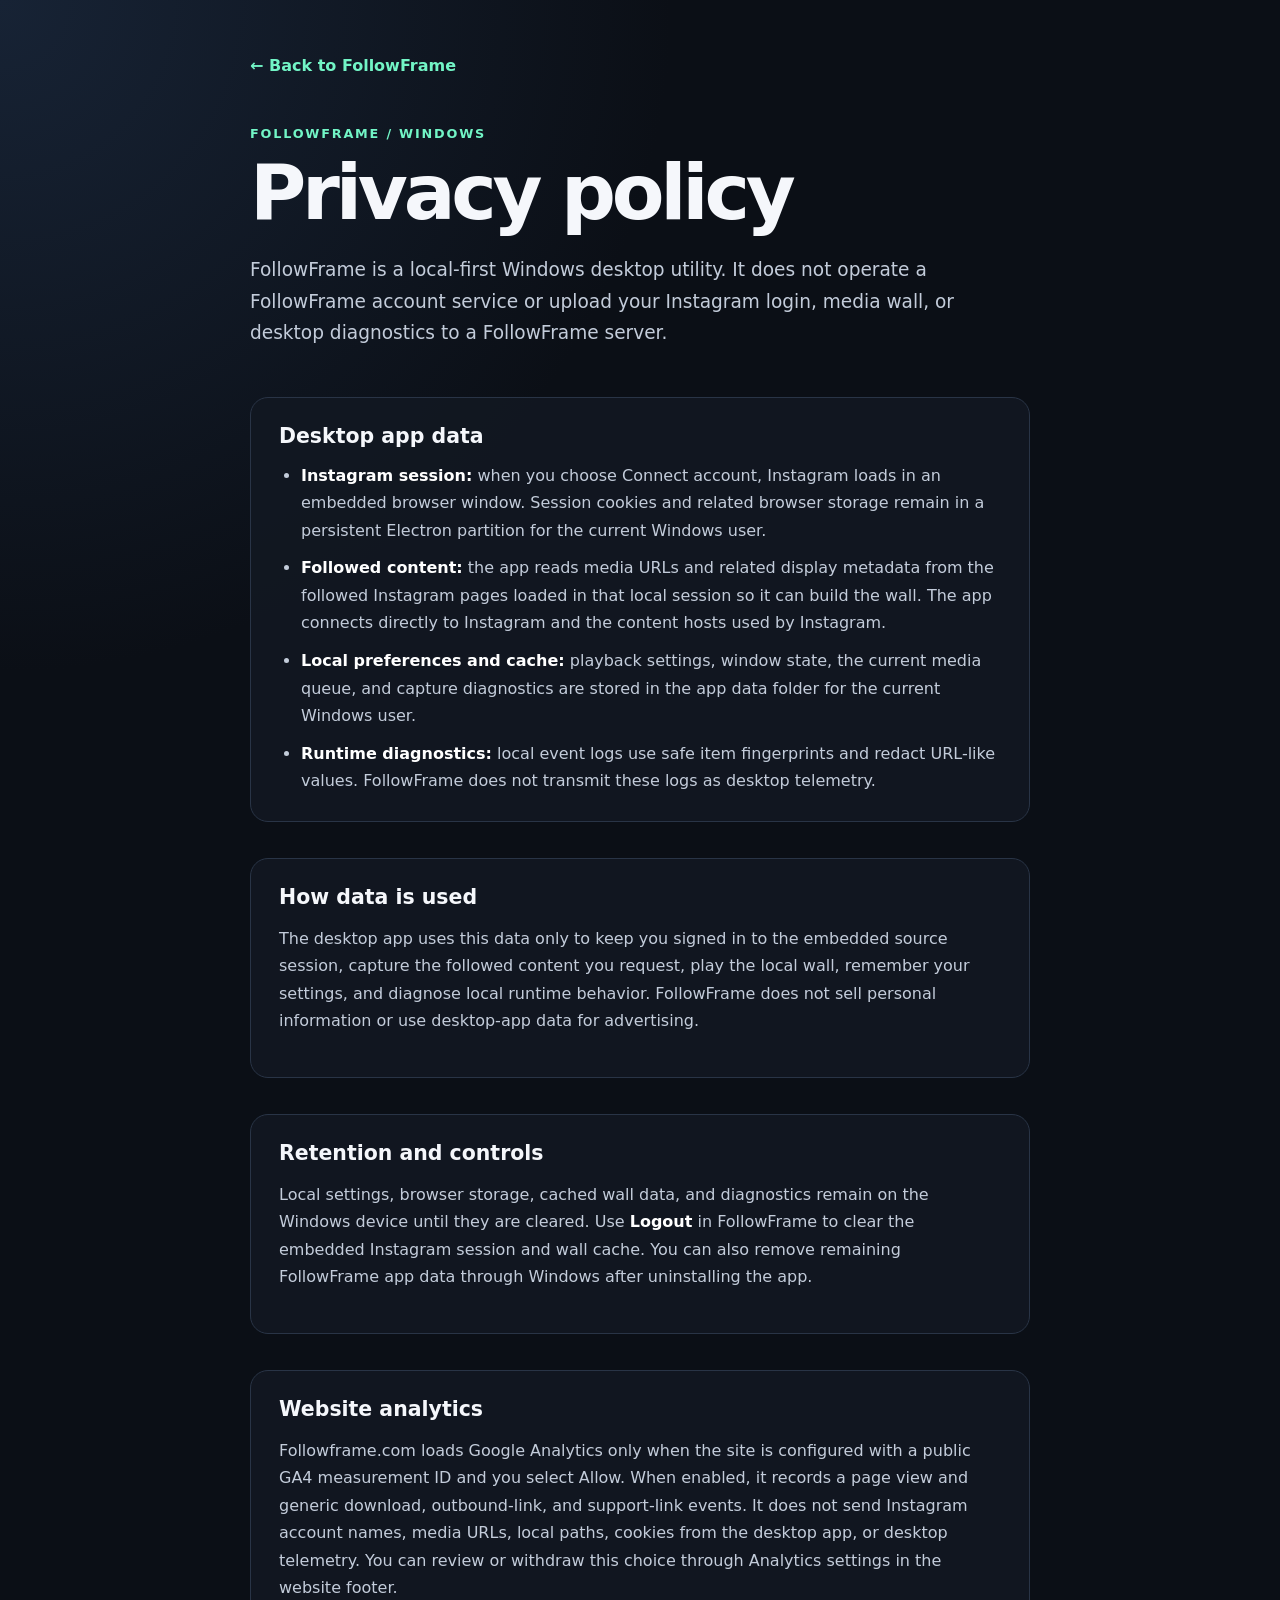
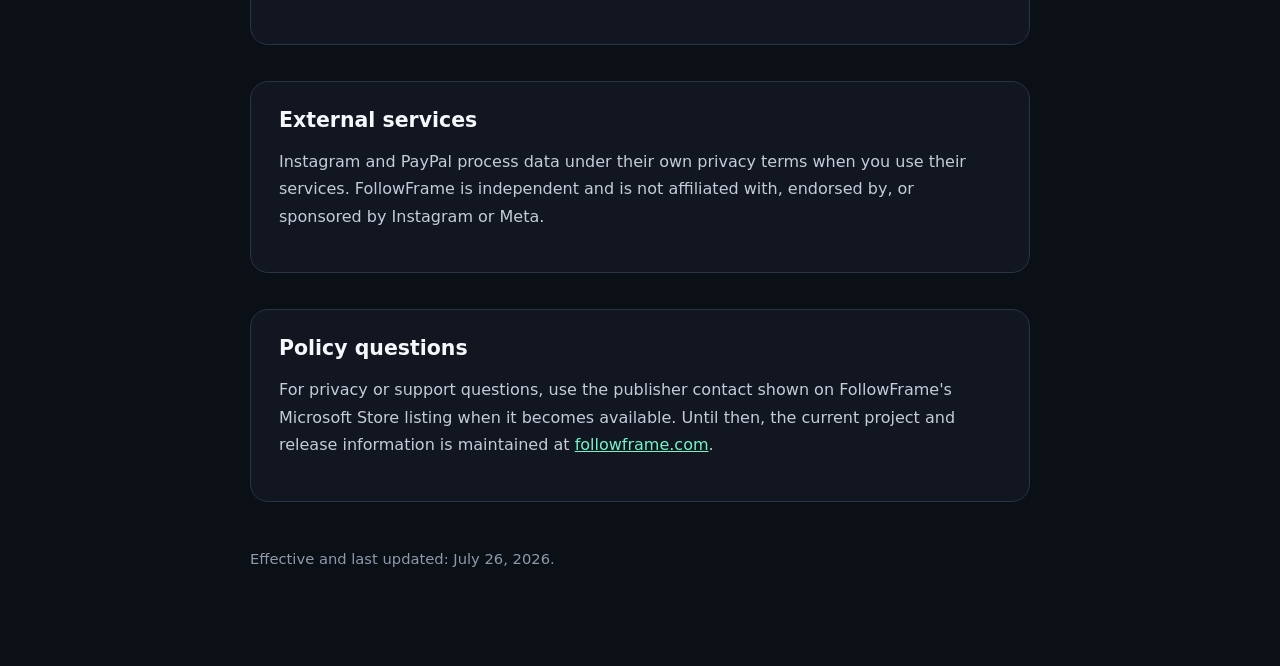
==== privacy/index.html @ 9164dfd0 "Publish FollowFrame privacy policy" ====
<!doctype html>
<html lang="en">
  <head>
    <meta charset="UTF-8" />
    <meta name="viewport" content="width=device-width, initial-scale=1.0" />
    <meta name="robots" content="index,follow" />
    <meta name="description" content="FollowFrame privacy policy for the Windows desktop app and followframe.com website." />
    <link rel="canonical" href="https://followframe.com/privacy/" />
    <link rel="icon" href="/favicon.svg" type="image/svg+xml" />
    <title>Privacy policy | FollowFrame</title>
    <style>
      :root { color-scheme: dark; font-family: Inter, ui-sans-serif, system-ui, -apple-system, BlinkMacSystemFont, "Segoe UI", sans-serif; background: #0b0f16; color: #f5f7fb; }
      * { box-sizing: border-box; }
      body { margin: 0; min-width: 320px; background: radial-gradient(circle at top left, #172335 0, #0b0f16 42rem); }
      main { width: min(780px, calc(100% - 40px)); margin: 0 auto; padding: 56px 0 80px; }
      a { color: #72f5c6; }
      .back { display: inline-flex; margin-bottom: 48px; font-weight: 700; text-decoration: none; }
      .eyebrow { margin: 0 0 10px; color: #72f5c6; font-size: .8rem; font-weight: 800; letter-spacing: .14em; text-transform: uppercase; }
      h1 { margin: 0; font-size: clamp(2.5rem, 8vw, 4.8rem); line-height: .98; letter-spacing: -.055em; }
      .lede { margin: 24px 0 48px; color: #c3ccda; font-size: 1.16rem; line-height: 1.7; }
      section { margin-top: 36px; padding: 26px 28px; border: 1px solid #293446; border-radius: 18px; background: rgba(18, 24, 34, .9); }
      h2 { margin: 0 0 14px; font-size: 1.28rem; }
      p, li { color: #c3ccda; line-height: 1.72; }
      ul { margin: 0; padding-left: 22px; }
      li + li { margin-top: 10px; }
      strong { color: #fff; }
      .updated { margin-top: 44px; color: #8e9aab; font-size: .92rem; }
    </style>
  </head>
  <body>
    <main>
      <a class="back" href="/">&larr; Back to FollowFrame</a>
      <p class="eyebrow">FollowFrame / Windows</p>
      <h1>Privacy policy</h1>
      <p class="lede">FollowFrame is a local-first Windows desktop utility. It does not operate a FollowFrame account service or upload your Instagram login, media wall, or desktop diagnostics to a FollowFrame server.</p>

      <section>
        <h2>Desktop app data</h2>
        <ul>
          <li><strong>Instagram session:</strong> when you choose Connect account, Instagram loads in an embedded browser window. Session cookies and related browser storage remain in a persistent Electron partition for the current Windows user.</li>
          <li><strong>Followed content:</strong> the app reads media URLs and related display metadata from the followed Instagram pages loaded in that local session so it can build the wall. The app connects directly to Instagram and the content hosts used by Instagram.</li>
          <li><strong>Local preferences and cache:</strong> playback settings, window state, the current media queue, and capture diagnostics are stored in the app data folder for the current Windows user.</li>
          <li><strong>Runtime diagnostics:</strong> local event logs use safe item fingerprints and redact URL-like values. FollowFrame does not transmit these logs as desktop telemetry.</li>
        </ul>
      </section>

      <section>
        <h2>How data is used</h2>
        <p>The desktop app uses this data only to keep you signed in to the embedded source session, capture the followed content you request, play the local wall, remember your settings, and diagnose local runtime behavior. FollowFrame does not sell personal information or use desktop-app data for advertising.</p>
      </section>

      <section>
        <h2>Retention and controls</h2>
        <p>Local settings, browser storage, cached wall data, and diagnostics remain on the Windows device until they are cleared. Use <strong>Logout</strong> in FollowFrame to clear the embedded Instagram session and wall cache. You can also remove remaining FollowFrame app data through Windows after uninstalling the app.</p>
      </section>

      <section>
        <h2>Website analytics</h2>
        <p>Followframe.com loads Google Analytics only when the site is configured with a public GA4 measurement ID and you select Allow. When enabled, it records a page view and generic download, outbound-link, and support-link events. It does not send Instagram account names, media URLs, local paths, cookies from the desktop app, or desktop telemetry. You can review or withdraw this choice through Analytics settings in the website footer.</p>
      </section>

      <section>
        <h2>External services</h2>
        <p>Instagram and PayPal process data under their own privacy terms when you use their services. FollowFrame is independent and is not affiliated with, endorsed by, or sponsored by Instagram or Meta.</p>
      </section>

      <section>
        <h2>Policy questions</h2>
        <p>For privacy or support questions, use the publisher contact shown on FollowFrame's Microsoft Store listing when it becomes available. Until then, the current project and release information is maintained at <a href="https://followframe.com/">followframe.com</a>.</p>
      </section>

      <p class="updated">Effective and last updated: July 26, 2026.</p>
    </main>
  </body>
</html>
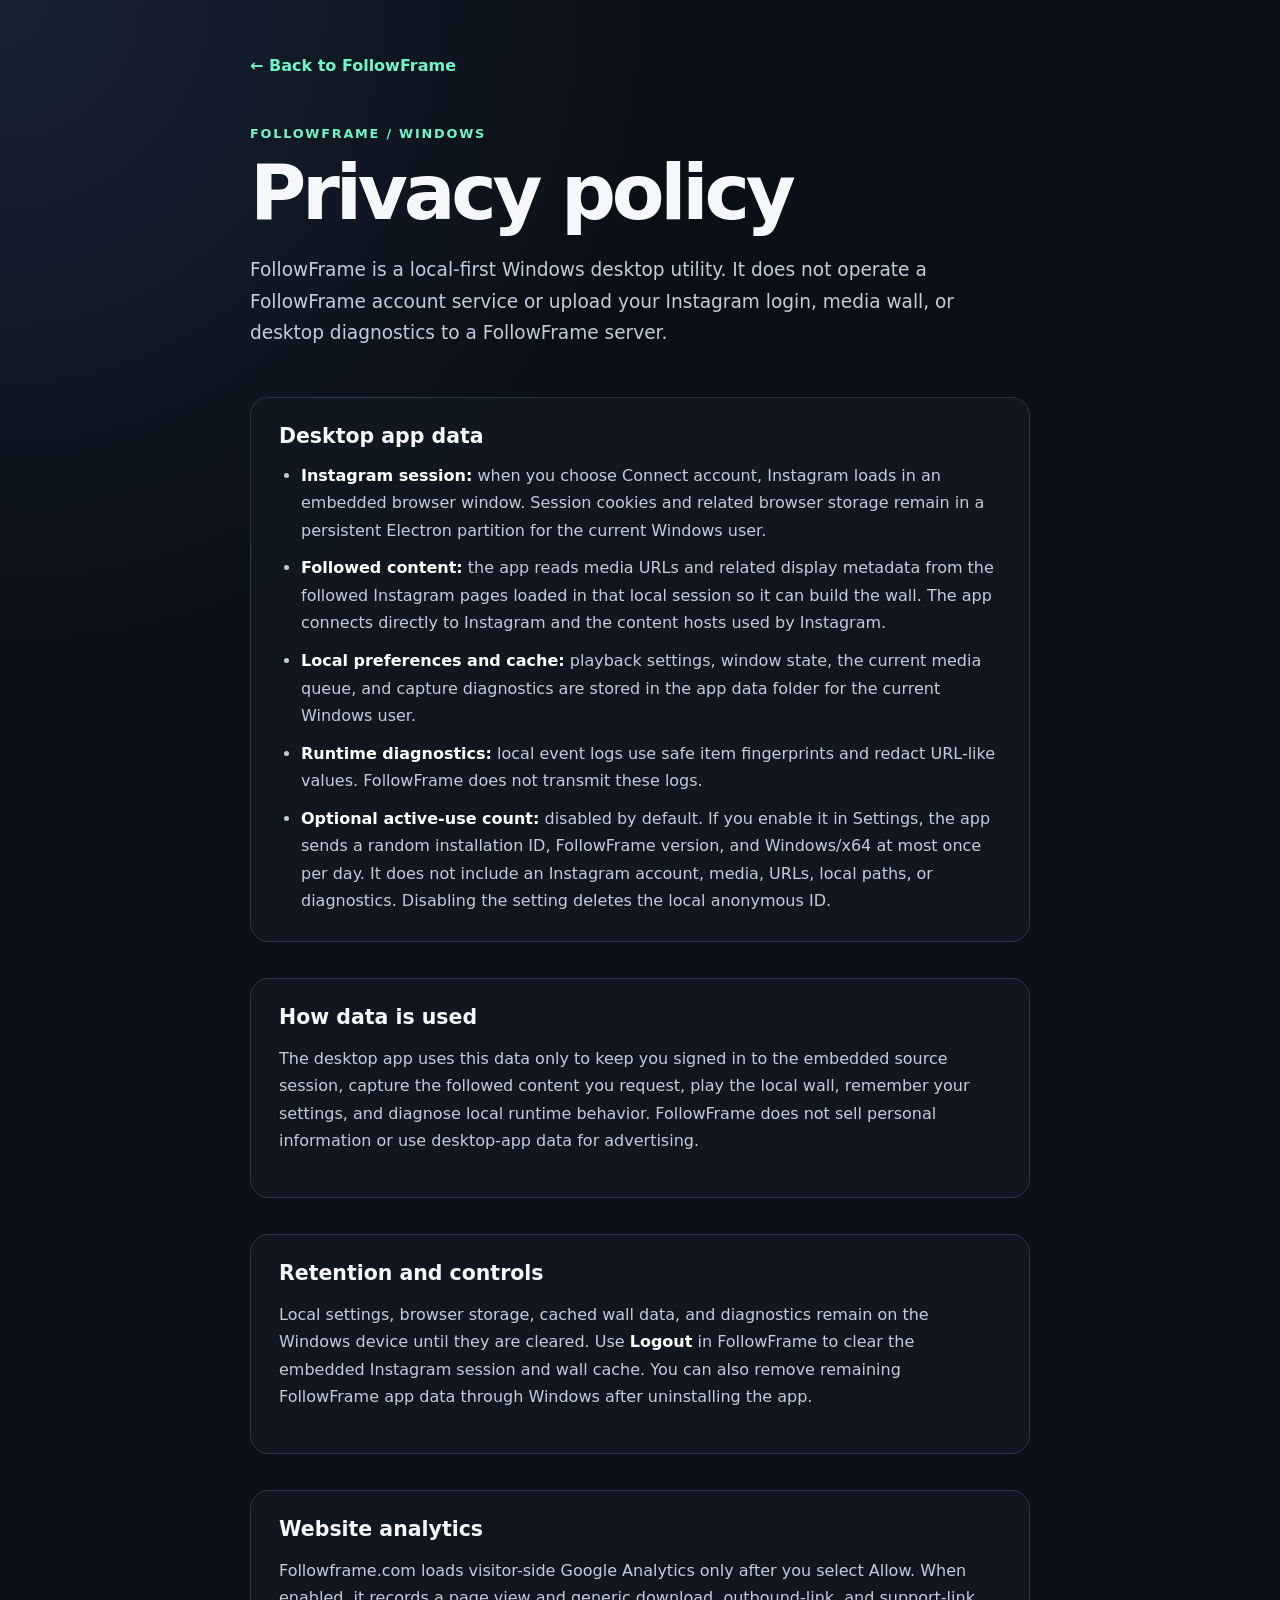
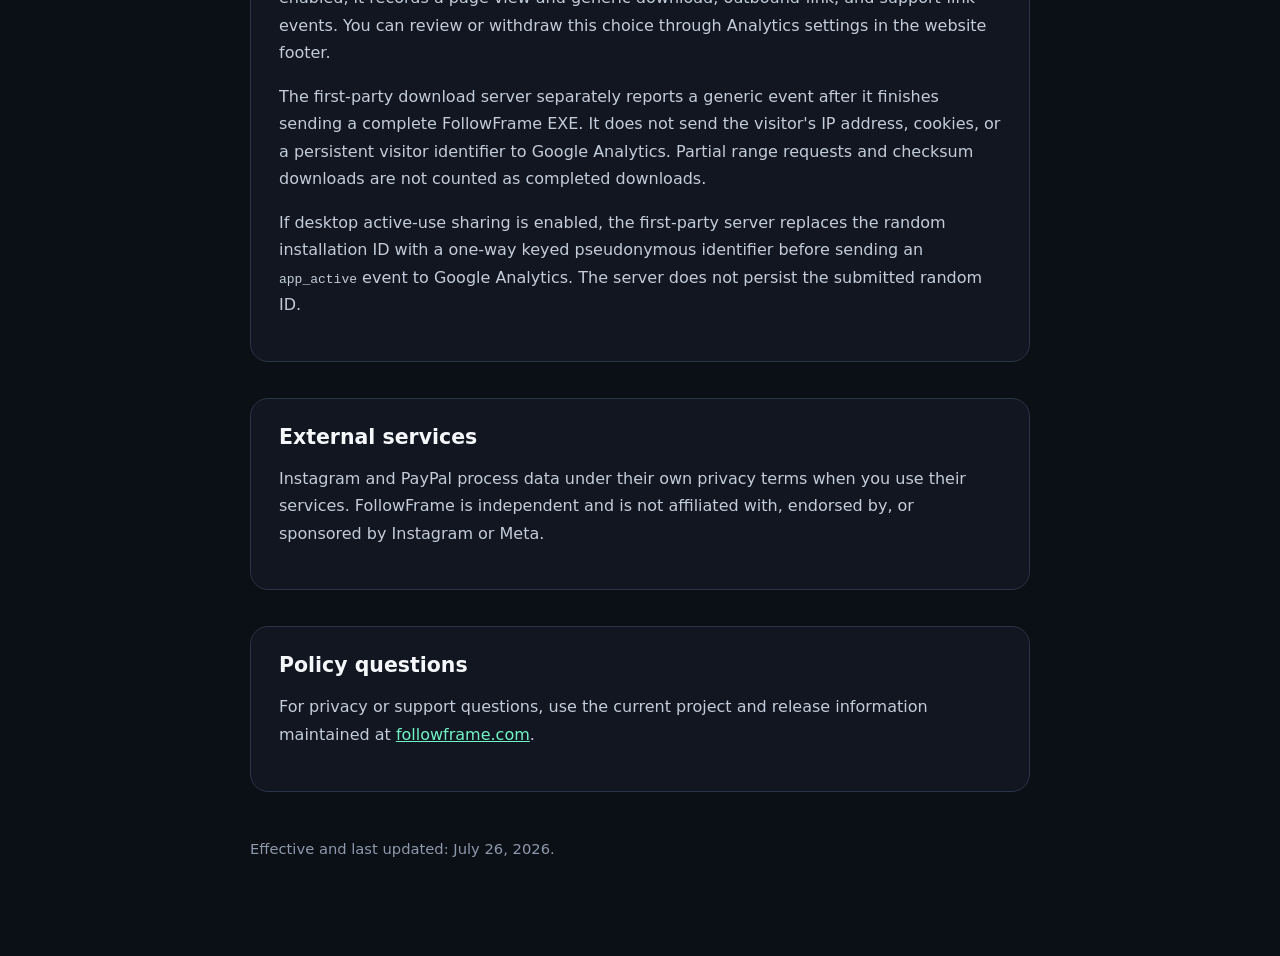
==== commit 45b84c36: "Publish FollowFrame 0.2.11 statistics" ====
--- a/privacy/index.html
+++ b/privacy/index.html
@@ -7,25 +7,8 @@
     <meta name="description" content="FollowFrame privacy policy for the Windows desktop app and followframe.com website." />
     <link rel="canonical" href="https://followframe.com/privacy/" />
     <link rel="icon" href="/favicon.svg" type="image/svg+xml" />
+    <link rel="stylesheet" href="/privacy/privacy.css" />
     <title>Privacy policy | FollowFrame</title>
-    <style>
-      :root { color-scheme: dark; font-family: Inter, ui-sans-serif, system-ui, -apple-system, BlinkMacSystemFont, "Segoe UI", sans-serif; background: #0b0f16; color: #f5f7fb; }
-      * { box-sizing: border-box; }
-      body { margin: 0; min-width: 320px; background: radial-gradient(circle at top left, #172335 0, #0b0f16 42rem); }
-      main { width: min(780px, calc(100% - 40px)); margin: 0 auto; padding: 56px 0 80px; }
-      a { color: #72f5c6; }
-      .back { display: inline-flex; margin-bottom: 48px; font-weight: 700; text-decoration: none; }
-      .eyebrow { margin: 0 0 10px; color: #72f5c6; font-size: .8rem; font-weight: 800; letter-spacing: .14em; text-transform: uppercase; }
-      h1 { margin: 0; font-size: clamp(2.5rem, 8vw, 4.8rem); line-height: .98; letter-spacing: -.055em; }
-      .lede { margin: 24px 0 48px; color: #c3ccda; font-size: 1.16rem; line-height: 1.7; }
-      section { margin-top: 36px; padding: 26px 28px; border: 1px solid #293446; border-radius: 18px; background: rgba(18, 24, 34, .9); }
-      h2 { margin: 0 0 14px; font-size: 1.28rem; }
-      p, li { color: #c3ccda; line-height: 1.72; }
-      ul { margin: 0; padding-left: 22px; }
-      li + li { margin-top: 10px; }
-      strong { color: #fff; }
-      .updated { margin-top: 44px; color: #8e9aab; font-size: .92rem; }
-    </style>
   </head>
   <body>
     <main>
@@ -40,7 +23,8 @@
           <li><strong>Instagram session:</strong> when you choose Connect account, Instagram loads in an embedded browser window. Session cookies and related browser storage remain in a persistent Electron partition for the current Windows user.</li>
           <li><strong>Followed content:</strong> the app reads media URLs and related display metadata from the followed Instagram pages loaded in that local session so it can build the wall. The app connects directly to Instagram and the content hosts used by Instagram.</li>
           <li><strong>Local preferences and cache:</strong> playback settings, window state, the current media queue, and capture diagnostics are stored in the app data folder for the current Windows user.</li>
-          <li><strong>Runtime diagnostics:</strong> local event logs use safe item fingerprints and redact URL-like values. FollowFrame does not transmit these logs as desktop telemetry.</li>
+          <li><strong>Runtime diagnostics:</strong> local event logs use safe item fingerprints and redact URL-like values. FollowFrame does not transmit these logs.</li>
+          <li><strong>Optional active-use count:</strong> disabled by default. If you enable it in Settings, the app sends a random installation ID, FollowFrame version, and Windows/x64 at most once per day. It does not include an Instagram account, media, URLs, local paths, or diagnostics. Disabling the setting deletes the local anonymous ID.</li>
         </ul>
       </section>
 
@@ -56,7 +40,9 @@
 
       <section>
         <h2>Website analytics</h2>
-        <p>Followframe.com loads Google Analytics only when the site is configured with a public GA4 measurement ID and you select Allow. When enabled, it records a page view and generic download, outbound-link, and support-link events. It does not send Instagram account names, media URLs, local paths, cookies from the desktop app, or desktop telemetry. You can review or withdraw this choice through Analytics settings in the website footer.</p>
+        <p>Followframe.com loads visitor-side Google Analytics only after you select Allow. When enabled, it records a page view and generic download, outbound-link, and support-link events. You can review or withdraw this choice through Analytics settings in the website footer.</p>
+        <p>The first-party download server separately reports a generic event after it finishes sending a complete FollowFrame EXE. It does not send the visitor's IP address, cookies, or a persistent visitor identifier to Google Analytics. Partial range requests and checksum downloads are not counted as completed downloads.</p>
+        <p>If desktop active-use sharing is enabled, the first-party server replaces the random installation ID with a one-way keyed pseudonymous identifier before sending an <code>app_active</code> event to Google Analytics. The server does not persist the submitted random ID.</p>
       </section>
 
       <section>
@@ -66,7 +52,7 @@
 
       <section>
         <h2>Policy questions</h2>
-        <p>For privacy or support questions, use the publisher contact shown on FollowFrame's Microsoft Store listing when it becomes available. Until then, the current project and release information is maintained at <a href="https://followframe.com/">followframe.com</a>.</p>
+        <p>For privacy or support questions, use the current project and release information maintained at <a href="https://followframe.com/">followframe.com</a>.</p>
       </section>
 
       <p class="updated">Effective and last updated: July 26, 2026.</p>
--- a/privacy/privacy.css
+++ b/privacy/privacy.css
@@ -0,0 +1,28 @@
+:root {
+  color-scheme: dark;
+  font-family: Inter, ui-sans-serif, system-ui, -apple-system, BlinkMacSystemFont, "Segoe UI", sans-serif;
+  background: #0b0f16;
+  color: #f5f7fb;
+}
+
+* { box-sizing: border-box; }
+body { margin: 0; min-width: 320px; background: radial-gradient(circle at top left, #172335 0, #0b0f16 42rem); }
+main { width: min(780px, calc(100% - 40px)); margin: 0 auto; padding: 56px 0 80px; }
+a { color: #72f5c6; }
+.back { display: inline-flex; margin-bottom: 48px; font-weight: 700; text-decoration: none; }
+.eyebrow { margin: 0 0 10px; color: #72f5c6; font-size: .8rem; font-weight: 800; letter-spacing: .14em; text-transform: uppercase; }
+h1 { margin: 0; font-size: clamp(2.5rem, 8vw, 4.8rem); line-height: .98; letter-spacing: -.055em; }
+.lede { margin: 24px 0 48px; color: #c3ccda; font-size: 1.16rem; line-height: 1.7; }
+section { margin-top: 36px; padding: 26px 28px; border: 1px solid #293446; border-radius: 18px; background: rgba(18, 24, 34, .9); }
+h2 { margin: 0 0 14px; font-size: 1.28rem; }
+p, li { color: #c3ccda; line-height: 1.72; }
+ul { margin: 0; padding-left: 22px; }
+li + li { margin-top: 10px; }
+strong { color: #fff; }
+.updated { margin-top: 44px; color: #8e9aab; font-size: .92rem; }
+
+@media (max-width: 520px) {
+  main { width: min(100% - 28px, 780px); padding-top: 36px; }
+  .back { margin-bottom: 36px; }
+  section { padding: 22px 20px; }
+}
